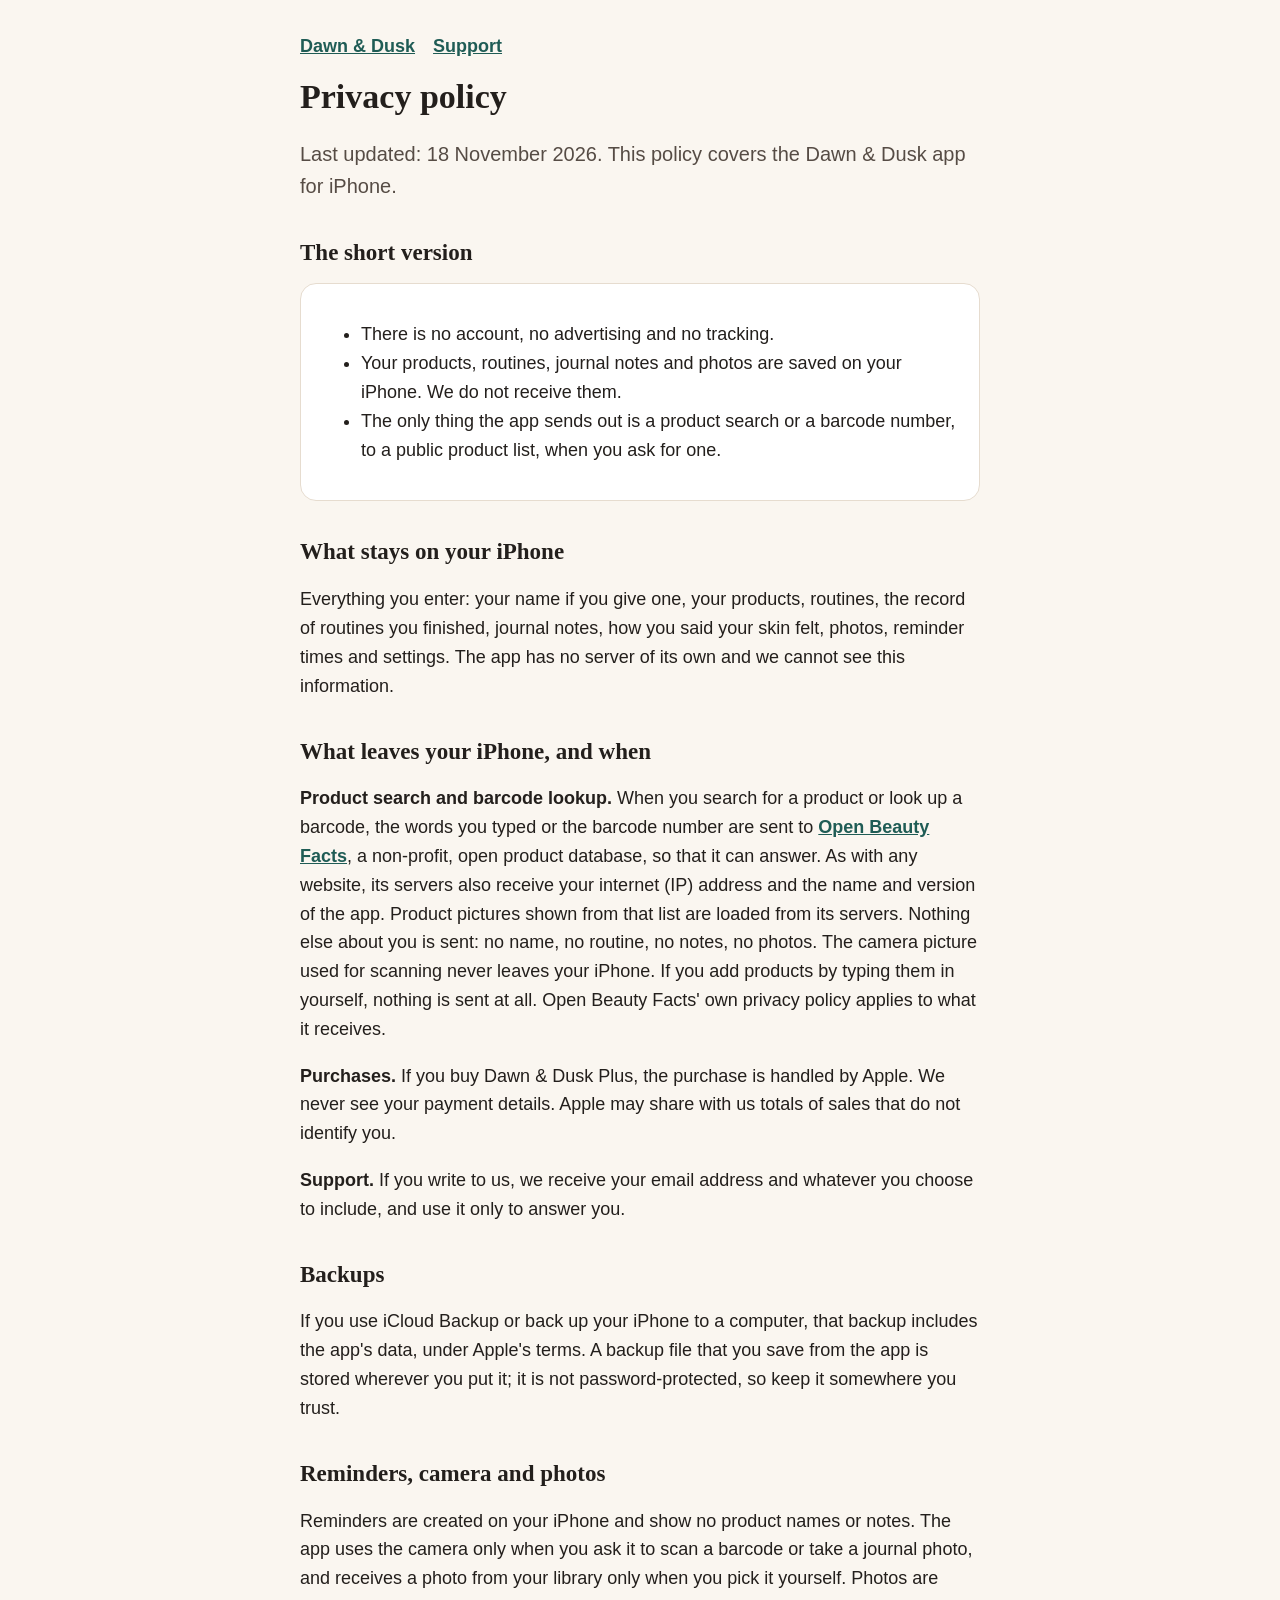
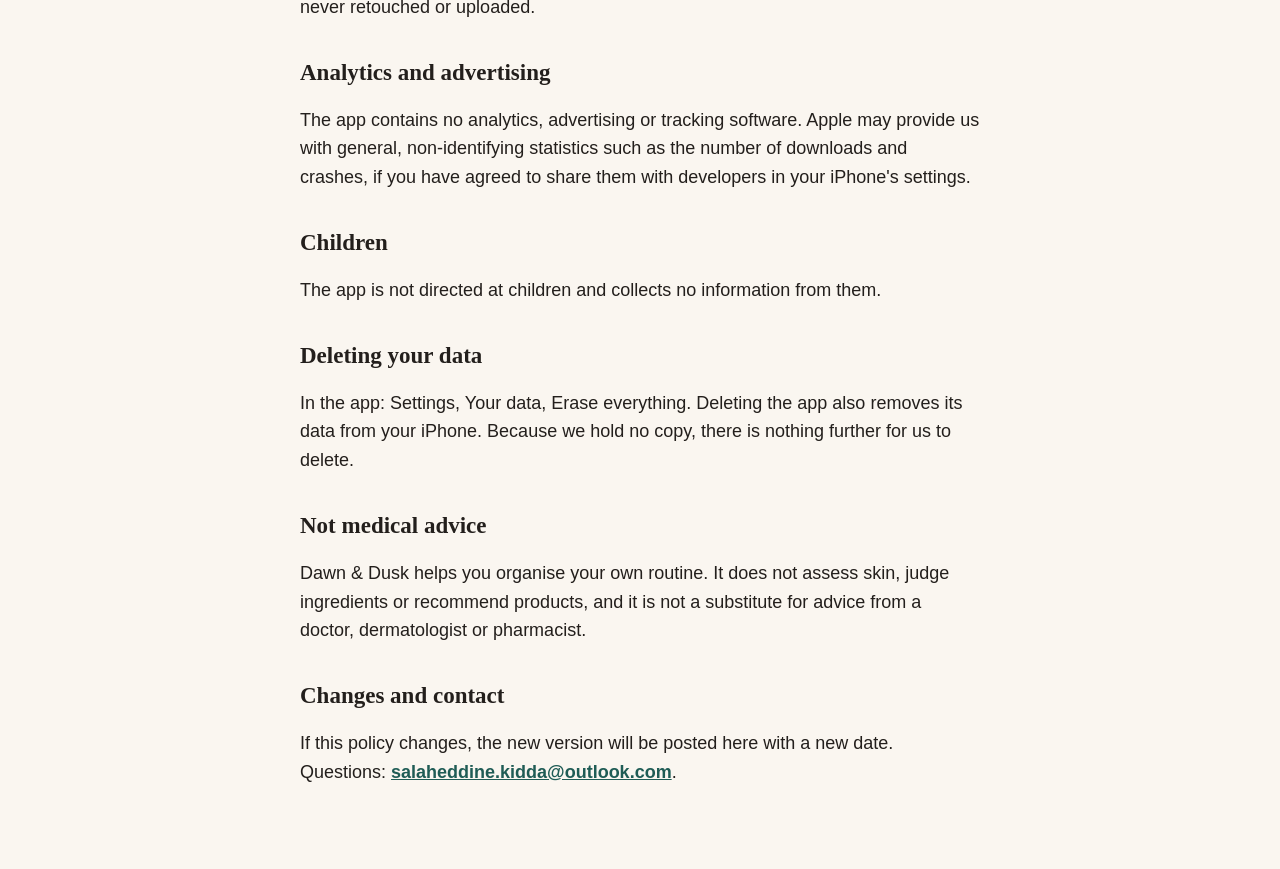
==== privacy.html @ ba44c92e "Dawn & Dusk support and privacy pages Co-Authored-By: Claude Opus 5.5 <noreply@anthropic.com>" ====
<!doctype html>
<html lang="en"><head><meta charset="utf-8"><meta name="viewport" content="width=device-width, initial-scale=1">
<title>Dawn &amp; Dusk — Privacy policy</title><link rel="stylesheet" href="style.css"></head>
<body><main>
<nav><a href="index.html">Dawn &amp; Dusk</a><a href="support.html">Support</a></nav>
<h1>Privacy policy</h1>
<p class="lead">Last updated: 18 November 2026. This policy covers the Dawn &amp; Dusk app for iPhone.</p>

<h2>The short version</h2>
<div class="card"><ul>
<li>There is no account, no advertising and no tracking.</li>
<li>Your products, routines, journal notes and photos are saved on your iPhone. We do not receive them.</li>
<li>The only thing the app sends out is a product search or a barcode number, to a public product list, when you ask for one.</li>
</ul></div>

<h2>What stays on your iPhone</h2>
<p>Everything you enter: your name if you give one, your products, routines, the record of routines you finished, journal notes, how you said your skin felt, photos, reminder times and settings. The app has no server of its own and we cannot see this information.</p>

<h2>What leaves your iPhone, and when</h2>
<p><strong>Product search and barcode lookup.</strong> When you search for a product or look up a barcode, the words you typed or the barcode number are sent to <a href="https://world.openbeautyfacts.org">Open Beauty Facts</a>, a non-profit, open product database, so that it can answer. As with any website, its servers also receive your internet (IP) address and the name and version of the app. Product pictures shown from that list are loaded from its servers. Nothing else about you is sent: no name, no routine, no notes, no photos. The camera picture used for scanning never leaves your iPhone. If you add products by typing them in yourself, nothing is sent at all. Open Beauty Facts' own privacy policy applies to what it receives.</p>
<p><strong>Purchases.</strong> If you buy Dawn &amp; Dusk Plus, the purchase is handled by Apple. We never see your payment details. Apple may share with us totals of sales that do not identify you.</p>
<p><strong>Support.</strong> If you write to us, we receive your email address and whatever you choose to include, and use it only to answer you.</p>

<h2>Backups</h2>
<p>If you use iCloud Backup or back up your iPhone to a computer, that backup includes the app's data, under Apple's terms. A backup file that you save from the app is stored wherever you put it; it is not password-protected, so keep it somewhere you trust.</p>

<h2>Reminders, camera and photos</h2>
<p>Reminders are created on your iPhone and show no product names or notes. The app uses the camera only when you ask it to scan a barcode or take a journal photo, and receives a photo from your library only when you pick it yourself. Photos are never retouched or uploaded.</p>

<h2>Analytics and advertising</h2>
<p>The app contains no analytics, advertising or tracking software. Apple may provide us with general, non-identifying statistics such as the number of downloads and crashes, if you have agreed to share them with developers in your iPhone's settings.</p>

<h2>Children</h2>
<p>The app is not directed at children and collects no information from them.</p>

<h2>Deleting your data</h2>
<p>In the app: Settings, Your data, Erase everything. Deleting the app also removes its data from your iPhone. Because we hold no copy, there is nothing further for us to delete.</p>

<h2>Not medical advice</h2>
<p>Dawn &amp; Dusk helps you organise your own routine. It does not assess skin, judge ingredients or recommend products, and it is not a substitute for advice from a doctor, dermatologist or pharmacist.</p>

<h2>Changes and contact</h2>
<p>If this policy changes, the new version will be posted here with a new date. Questions: <a href="mailto:salaheddine.kidda@outlook.com">salaheddine.kidda@outlook.com</a>.</p>
</main></body></html>
---- style.css ----
:root { --page:#FAF6F0; --ink:#231F1C; --soft:#564C45; --green:#1F5C55; --line:#E6DCCF; --card:#FFFFFF; }
* { box-sizing: border-box; }
body { margin:0; background:var(--page); color:var(--ink); font:18px/1.6 -apple-system, BlinkMacSystemFont, "Segoe UI", Roboto, Helvetica, Arial, sans-serif; }
main { max-width:720px; margin:0 auto; padding:32px 20px 64px; }
h1 { font:600 34px/1.2 "New York", "Iowan Old Style", Georgia, serif; margin:16px 0 8px; }
h2 { font:600 23px/1.3 "New York", "Iowan Old Style", Georgia, serif; margin:36px 0 8px; }
p, li { color:var(--ink); }
.lead { color:var(--soft); font-size:20px; }
.card { background:var(--card); border:1px solid var(--line); border-radius:16px; padding:18px 20px; margin:16px 0; }
a { color:var(--green); font-weight:600; }
nav a { margin-right:18px; }
footer { color:var(--soft); font-size:16px; margin-top:48px; border-top:1px solid var(--line); padding-top:16px; }
.icon { width:72px; height:72px; border-radius:16px; }
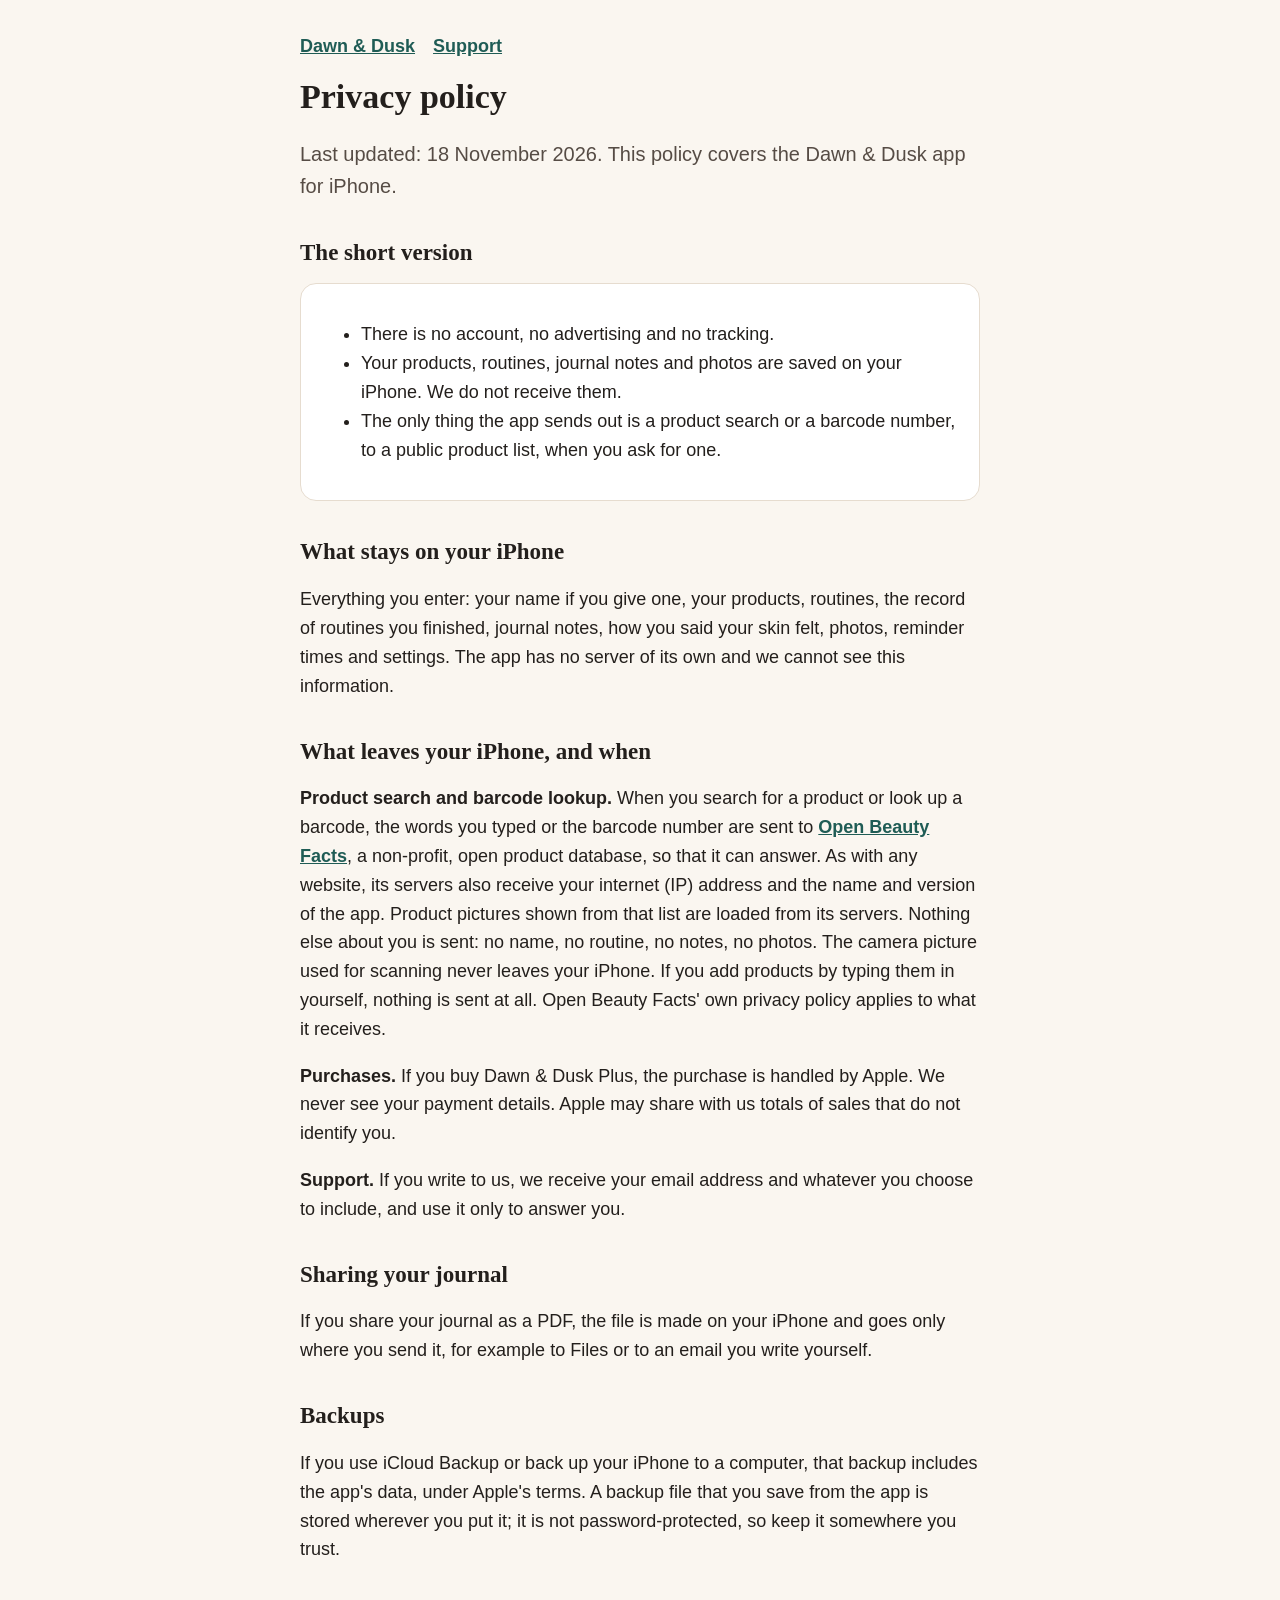
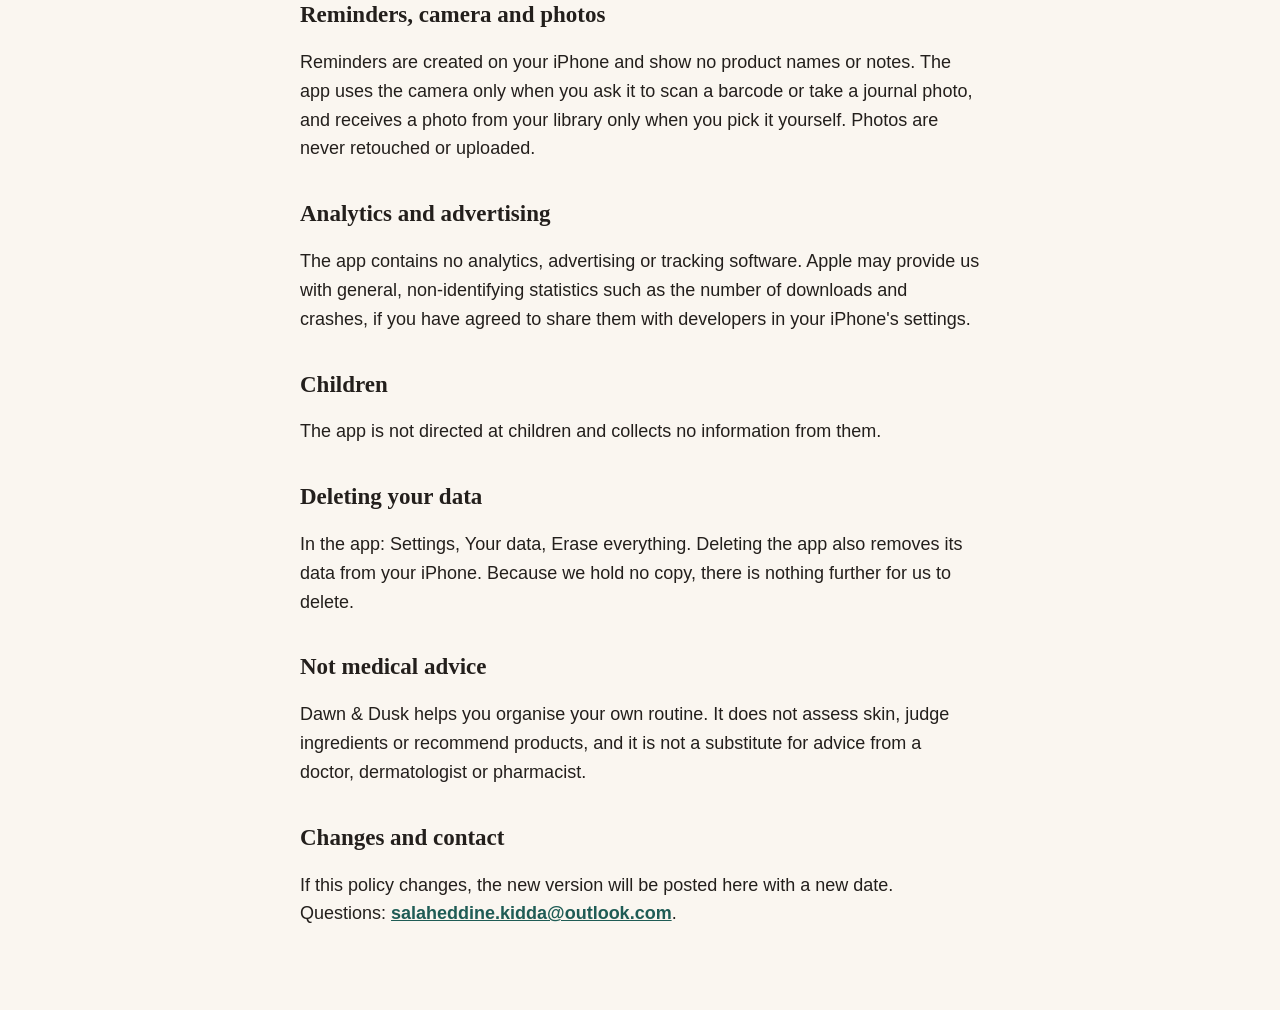
==== commit 502a3320: "Privacy page: sharing the journal as a PDF Co-Authored-By: Claude Opus 5.5 <noreply@anthropic.com>" ====
--- a/privacy.html
+++ b/privacy.html
@@ -21,6 +21,9 @@
 <p><strong>Purchases.</strong> If you buy Dawn &amp; Dusk Plus, the purchase is handled by Apple. We never see your payment details. Apple may share with us totals of sales that do not identify you.</p>
 <p><strong>Support.</strong> If you write to us, we receive your email address and whatever you choose to include, and use it only to answer you.</p>
 
+<h2>Sharing your journal</h2>
+<p>If you share your journal as a PDF, the file is made on your iPhone and goes only where you send it, for example to Files or to an email you write yourself.</p>
+
 <h2>Backups</h2>
 <p>If you use iCloud Backup or back up your iPhone to a computer, that backup includes the app's data, under Apple's terms. A backup file that you save from the app is stored wherever you put it; it is not password-protected, so keep it somewhere you trust.</p>
 
